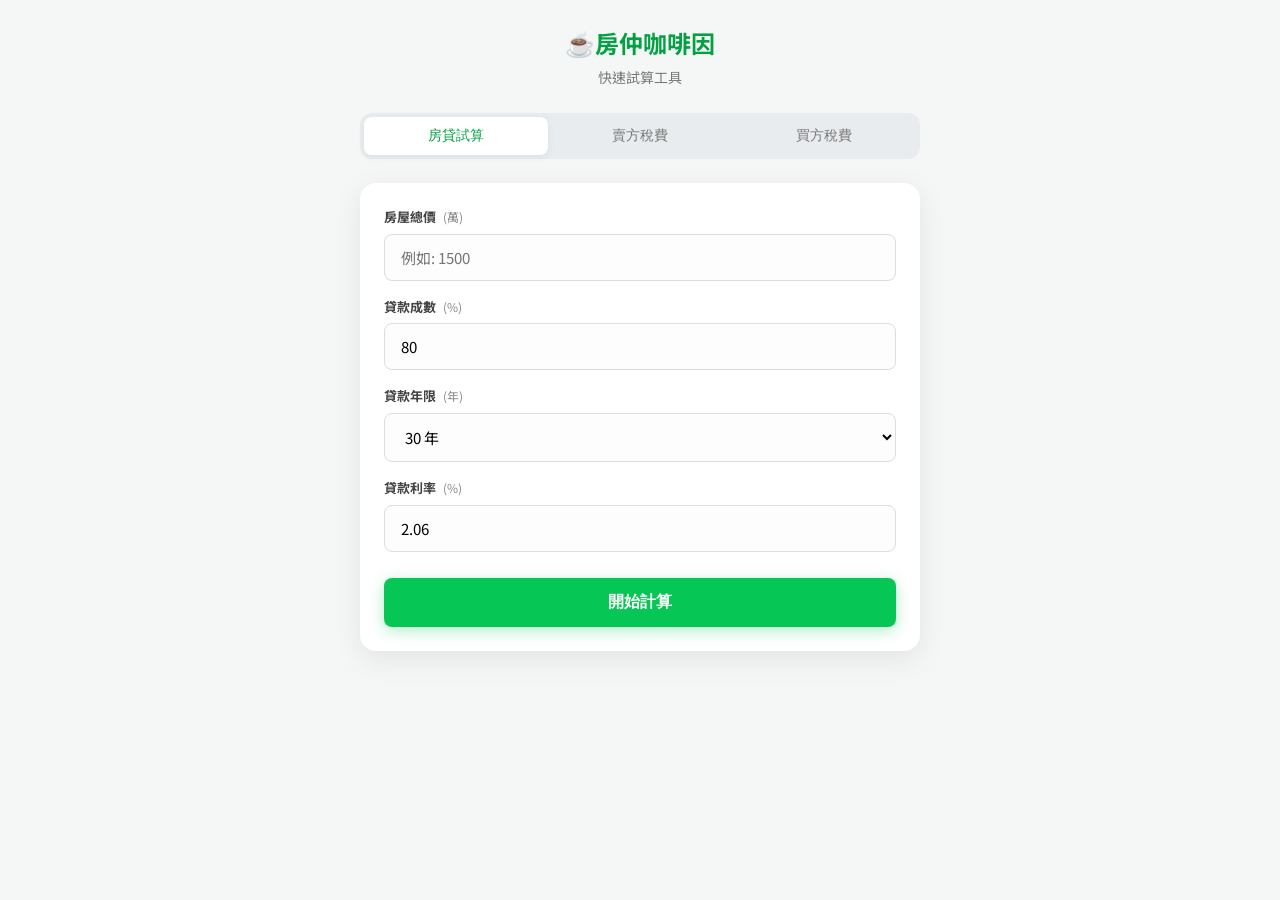
==== calculator_liff/index.html @ c8462ad9 "Add files via upload" ====
<!DOCTYPE html>
<html lang="zh-Hant">

<head>
    <meta charset="UTF-8">
    <meta name="viewport" content="width=device-width, initial-scale=1.0">
    <title>賴柏頴團隊 - 房地產專屬試算工具</title>
    <meta name="description" content="提供快速的房貸試算、賣方稅務試算與買方稅務試算工具。">
    <link href="https://fonts.googleapis.com/css2?family=Noto+Sans+TC:wght@400;500;700&display=swap" rel="stylesheet">
    <link rel="stylesheet" href="./style.css">
</head>

<body>
    <div class="app-container">
        <header class="app-header">
            <h1>☕️房仲咖啡因</h1>
            <p>快速試算工具</p>
        </header>

        <nav class="tabs-nav">
            <button class="tab-btn active" data-target="mortgage">房貸試算</button>
            <button class="tab-btn" data-target="sellTax">賣方稅費</button>
            <button class="tab-btn" data-target="buyTax">買方稅費</button>
        </nav>

        <main class="tab-content-container">
            <!-- 房貸試算 -->
            <section id="mortgage" class="tab-content active">
                <form id="mortgageForm" class="calc-form">
                    <div class="input-group">
                        <label for="m-totalPrice">房屋總價 <i>(萬)</i></label>
                        <input type="number" id="m-totalPrice" placeholder="例如: 1500" required>
                    </div>
                    <div class="input-group">
                        <label for="m-loanRatio">貸款成數 <i>(%)</i></label>
                        <input type="number" id="m-loanRatio" value="80" max="100" min="0" required>
                    </div>
                    <div class="input-group">
                        <label for="m-years">貸款年限 <i>(年)</i></label>
                        <select id="m-years">
                            <option value="20">20 年</option>
                            <option value="30" selected>30 年</option>
                            <option value="40">40 年</option>
                        </select>
                    </div>
                    <div class="input-group">
                        <label for="m-rate">貸款利率 <i>(%)</i></label>
                        <input type="number" id="m-rate" step="0.01" value="2.06" required>
                    </div>
                    <button type="submit" class="calc-btn primary-btn">開始計算</button>
                </form>

                <div class="result-card" id="mortgageResult" style="display: none;">
                    <h3>試算結果</h3>
                    <div class="result-row">
                        <span>預估自備款：</span>
                        <strong id="res-downPayment">0</strong> 元
                    </div>
                    <div class="result-row">
                        <span>貸款總額：</span>
                        <strong id="res-loanAmount">0</strong> 元
                    </div>
                    <div class="result-row highlight">
                        <span>預估月付金：</span>
                        <strong id="res-monthlyPay">0</strong> 元/月
                    </div>
                    <button class="send-liff-btn" onclick="sendLiffMessage('mortgage')">發送結果至聊天室</button>
                </div>
            </section>

            <!-- 賣方稅務試算 -->
            <section id="sellTax" class="tab-content">
                <form id="sellForm" class="calc-form">
                    <div class="input-grid">
                        <div class="input-group">
                            <label for="s-cost">買入成本 <i>(萬)</i></label>
                            <input type="number" id="s-cost" placeholder="例如: 1000" required>
                        </div>
                        <div class="input-group">
                            <label for="s-price">賣出成交價 <i>(萬)</i></label>
                            <input type="number" id="s-price" placeholder="例如: 1500" required>
                        </div>
                        <div class="input-group">
                            <label for="s-unpaidLoan">貸款本金餘額 <i>(萬，選填)</i></label>
                            <input type="number" id="s-unpaidLoan" placeholder="例如: 500">
                        </div>
                        <div class="input-group">
                            <label for="s-yearsRule">持有時間 <i>(房地合一稅率)</i></label>
                            <select id="s-yearsRule">
                                <option value="0.45">1年以內 (45%)</option>
                                <option value="0.45">1-2年 (45%)</option>
                                <option value="0.35">2-5年 (35%)</option>
                                <option value="0.20" selected>5-10年 (20%)</option>
                                <option value="0.15">10年以上 (15%)</option>
                            </select>
                        </div>
                    </div>

                    <hr style="margin: 20px 0; border: none; border-top: 1px dashed #ccc;">

                    <div class="input-grid">
                        <div class="input-group">
                            <label for="s-agentFee">仲介費 <i>(%)</i></label>
                            <input type="number" id="s-agentFee" step="0.1" value="4">
                        </div>
                        <div class="input-group">
                            <label for="s-escrowFee">履保費 <i>(%，成交價萬分之6)</i></label>
                            <input type="number" id="s-escrowFee" step="0.01" value="0.06">
                        </div>
                        <div class="input-group">
                            <label for="s-scrivener">代書費 <i>(元)</i></label>
                            <input type="number" id="s-scrivener" value="9000">
                        </div>
                        <div class="input-group">
                            <label for="s-landTax">土地增值稅 <i>(元，選填)</i></label>
                            <input type="number" id="s-landTax" value="0" placeholder="0">
                        </div>
                    </div>

                    <button type="submit" class="calc-btn primary-btn" style="margin-top: 20px;">開始計算</button>
                </form>

                <div class="result-card" id="sellResult" style="display: none;">
                    <h3>試算結果</h3>
                    <div class="result-row">
                        <span>預估房地合一稅 <i>(獲利 × 稅率)</i>：</span>
                        <strong id="res-houseTax">0</strong> 元
                    </div>
                    <div class="result-row">
                        <span>仲介費 <i>(成交價 × %)</i>：</span>
                        <strong id="res-sellAgentFee">0</strong> 元
                    </div>
                    <div class="result-row">
                        <span>履保費 <i>(賣價 × %)</i>：</span>
                        <strong id="res-sellEscrowFee">0</strong> 元
                    </div>
                    <div class="result-row">
                        <span>代書費：</span>
                        <strong id="res-sellScrivenerFee">0</strong> 元
                    </div>
                    <div class="result-row highlight">
                        <span style="display: flex; flex-direction: column;">
                            預估實拿金額：
                            <i style="color: grey; font-size: 13px; font-weight: normal; margin-top: 4px;">(已扣除仲介費、履保費、代書費與貸款本金餘額)</i>
                        </span>
                        <strong id="res-realIncome">0</strong> 元
                    </div>
                    <button class="send-liff-btn" onclick="sendLiffMessage('sell')">發送結果至聊天室</button>
                </div>
            </section>

            <!-- 買方稅務試算 -->
            <section id="buyTax" class="tab-content">
                <form id="buyForm" class="calc-form">
                    <div class="input-group">
                        <label for="b-price">買入成交價 <i>(萬)</i></label>
                        <input type="number" id="b-price" placeholder="例如: 1500" required>
                    </div>
                    <div class="input-group">
                        <label for="b-presentValue">房屋現值 <i>(萬，選填：計算契稅用)</i></label>
                        <input type="number" id="b-presentValue" placeholder="0" step="0.01">
                    </div>
                    <div class="input-group">
                        <label for="b-scrivener">代書費 <i>(元)</i></label>
                        <input type="number" id="b-scrivener" value="9000">
                    </div>
                    <button type="submit" class="calc-btn primary-btn">開始計算</button>
                </form>

                <div class="result-card" id="buyResult" style="display: none;">
                    <h3>試算結果</h3>
                    <div class="result-row">
                        <span>契稅 <i>(房屋現值 × 6%)</i>：</span>
                        <strong id="res-deedTax">0</strong> 元
                    </div>
                    <div class="result-row">
                        <span>印花稅 <i>(成交價 × 0.1%)</i>：</span>
                        <strong id="res-stampTax">0</strong> 元
                    </div>
                    <div class="result-row">
                        <span>仲介費 <i>(成交價 × 2%)</i>：</span>
                        <strong id="res-buyAgentFee">0</strong> 元
                    </div>
                    <div class="result-row">
                        <span>規費 <i>(成交價 × 0.1%)</i>：</span>
                        <strong id="res-buyRegisterFee">0</strong> 元
                    </div>
                    <div class="result-row">
                        <span>履保費 <i>(成交價 × 0.06%)</i>：</span>
                        <strong id="res-buyEscrowFee">0</strong> 元
                    </div>
                    <div class="result-row">
                        <span>代書費：</span>
                        <strong id="res-buyScrivenerFee">0</strong> 元
                    </div>
                    <div class="result-row highlight">
                        <span style="display: flex; flex-direction: column;">
                            衍生總花費預估：
                            <i style="color: grey; font-size: 13px; font-weight: normal; margin-top: 4px;">(包含仲介、契稅、印花、規費、履保與代書費)</i>
                        </span>
                        <strong id="res-totalExtraCost">0</strong> 元
                    </div>
                    <button class="send-liff-btn" onclick="sendLiffMessage('buy')">發送結果至聊天室</button>
                </div>
            </section>
        </main>
    </div>

    <!-- 引入 LIFF SDK -->
    <script src="https://static.line-scdn.net/liff/edge/2/sdk.js"></script>
    <script src="./app.js"></script>
</body>

</html>
---- calculator_liff/style.css ----
:root {
    --primary-color: #06C755;
    --primary-dark: #05a044;
    --bg-color: #f4f7f6;
    --card-bg: #ffffff;
    --text-main: #333333;
    --text-muted: #777777;
    --border-radius: 16px;
    --shadow: 0 8px 30px rgba(0, 0, 0, 0.08);
}

* {
    box-sizing: border-box;
    margin: 0;
    padding: 0;
}

body {
    font-family: 'Noto Sans TC', -apple-system, BlinkMacSystemFont, "Segoe UI", Roboto, sans-serif;
    background-color: var(--bg-color);
    color: var(--text-main);
    line-height: 1.6;
    -webkit-font-smoothing: antialiased;
}

.app-container {
    max-width: 600px;
    margin: 0 auto;
    padding: 24px 20px;
}

.app-header {
    text-align: center;
    margin-bottom: 24px;
}

.app-header h1 {
    font-size: 24px;
    font-weight: 700;
    color: var(--primary-dark);
}

.app-header p {
    font-size: 14px;
    color: var(--text-muted);
    margin-top: 4px;
}

.tabs-nav {
    display: flex;
    justify-content: space-between;
    background: #e9ecef;
    border-radius: 12px;
    padding: 4px;
    margin-bottom: 24px;
}

.tab-btn {
    flex: 1;
    border: none;
    background: transparent;
    padding: 10px 0;
    font-size: 14px;
    font-weight: 500;
    color: var(--text-muted);
    border-radius: 8px;
    cursor: pointer;
    transition: all 0.3s ease;
}

.tab-btn.active {
    background: var(--card-bg);
    color: var(--primary-dark);
    box-shadow: 0 2px 10px rgba(0,0,0,0.05);
}

.tab-content {
    display: none;
    animation: fadeIn 0.4s ease-out;
}

.tab-content.active {
    display: block;
}

@keyframes fadeIn {
    from { opacity: 0; transform: translateY(10px); }
    to { opacity: 1; transform: translateY(0); }
}

.calc-form {
    background: var(--card-bg);
    padding: 24px;
    border-radius: var(--border-radius);
    box-shadow: var(--shadow);
    margin-bottom: 20px;
}

.input-grid {
    display: grid;
    grid-template-columns: 1fr 1fr;
    gap: 16px;
}

.input-grid .input-group {
    margin-bottom: 0;
}

/* 在較小螢幕上可以考慮變回單行，但為了符合需求先保持並排 */
@media (max-width: 400px) {
    .input-grid {
        grid-template-columns: 1fr;
    }
}

.input-group {
    margin-bottom: 16px;
}

.input-group label {
    display: block;
    font-size: 13px;
    font-weight: 700;
    margin-bottom: 6px;
    color: #444;
}

.input-group i {
    font-weight: 400;
    font-size: 12px;
    color: #888;
    font-style: normal;
    margin-left: 4px;
}

.input-group input, 
.input-group select {
    width: 100%;
    padding: 12px 16px;
    font-size: 15px;
    border: 1px solid #ddd;
    border-radius: 8px;
    background: #fdfdfd;
    transition: border-color 0.2s;
    font-family: inherit;
}

.input-group input:focus, 
.input-group select:focus {
    outline: none;
    border-color: var(--primary-color);
    background: #fff;
}

.primary-btn {
    width: 100%;
    padding: 14px;
    background: var(--primary-color);
    color: white;
    border: none;
    border-radius: 8px;
    font-size: 16px;
    font-weight: 700;
    cursor: pointer;
    box-shadow: 0 4px 15px rgba(6, 199, 85, 0.3);
    transition: background 0.3s, transform 0.1s;
    margin-top: 10px;
}

.primary-btn:hover {
    background: var(--primary-dark);
}

.primary-btn:active {
    transform: scale(0.98);
}

.result-card {
    background: var(--card-bg);
    padding: 24px;
    border-radius: var(--border-radius);
    box-shadow: var(--shadow);
    border-top: 5px solid var(--primary-color);
    animation: fadeIn 0.4s ease-out;
}

.result-card h3 {
    margin-bottom: 20px;
    font-size: 18px;
    text-align: center;
    color: var(--text-main);
}

.result-row {
    display: flex;
    justify-content: space-between;
    align-items: center; /* 讓上下對齊 */
    padding: 10px 0;
    border-bottom: 1px solid #f0f0f0;
    font-size: 15px;
}

.result-row > span {
    flex-grow: 1; /* 讓標頭佔據剩餘空間，推動數字向右 */
}

.result-row > span i {
    font-size: 13px;
    color: #888;
    font-style: normal;
    margin-left: 4px;
}

.result-row > strong {
    text-align: right;
    min-width: 100px; /* 給予固定或最小寬度讓數字個位數可以對齊 */
    margin-right: 8px; /* 和「元」之間留一點空隙 */
}

.result-row:last-of-type {
    border-bottom: none;
}

.result-row:not(.highlight) strong {
    font-weight: 500;
}

.result-row.highlight {
    font-weight: 700;
    font-size: 18px;
    color: var(--primary-dark);
    margin-top: 8px;
    padding-top: 16px;
}

.result-note {
    font-size: 12px;
    color: #999;
    text-align: right;
    margin-top: 10px;
}

.send-liff-btn {
    width: 100%;
    margin-top: 24px;
    padding: 14px;
    background: #333;
    color: white;
    border: none;
    border-radius: 8px;
    font-size: 15px;
    font-weight: 500;
    cursor: pointer;
    transition: background 0.3s;
    display: flex;
    align-items: center;
    justify-content: center;
    gap: 8px;
}

.send-liff-btn:before {
    content: "💬";
}

.send-liff-btn:hover {
    background: #000;
}
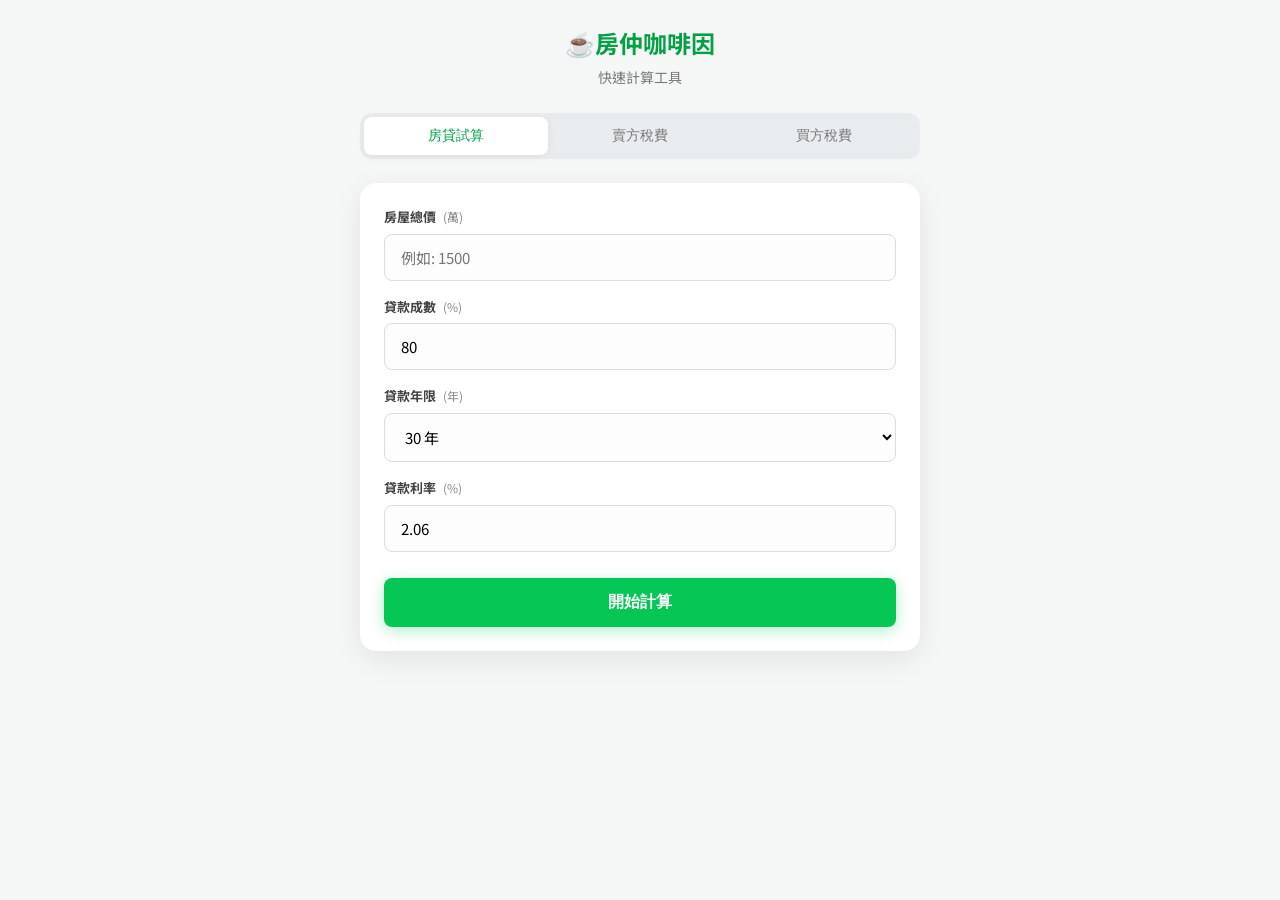
==== commit 23c5a39e: "Add files via upload" ====
--- a/calculator_liff/index.html
+++ b/calculator_liff/index.html
@@ -4,7 +4,7 @@
 <head>
     <meta charset="UTF-8">
     <meta name="viewport" content="width=device-width, initial-scale=1.0">
-    <title>賴柏頴團隊 - 房地產專屬試算工具</title>
+    <title>房仲咖啡因丨快速計算工具</title>
     <meta name="description" content="提供快速的房貸試算、賣方稅務試算與買方稅務試算工具。">
     <link href="https://fonts.googleapis.com/css2?family=Noto+Sans+TC:wght@400;500;700&display=swap" rel="stylesheet">
     <link rel="stylesheet" href="./style.css">
@@ -14,7 +14,7 @@
     <div class="app-container">
         <header class="app-header">
             <h1>☕️房仲咖啡因</h1>
-            <p>快速試算工具</p>
+            <p>快速計算工具</p>
         </header>
 
         <nav class="tabs-nav">
@@ -54,15 +54,15 @@
                     <h3>試算結果</h3>
                     <div class="result-row">
                         <span>預估自備款：</span>
-                        <strong id="res-downPayment">0</strong> 元
+                        <span class="result-value"><strong id="res-downPayment">0</strong></span>
                     </div>
                     <div class="result-row">
                         <span>貸款總額：</span>
-                        <strong id="res-loanAmount">0</strong> 元
+                        <span class="result-value"><strong id="res-loanAmount">0</strong></span>
                     </div>
                     <div class="result-row highlight">
                         <span>預估月付金：</span>
-                        <strong id="res-monthlyPay">0</strong> 元/月
+                        <span class="result-value"><strong id="res-monthlyPay">0</strong></span>
                     </div>
                     <button class="send-liff-btn" onclick="sendLiffMessage('mortgage')">發送結果至聊天室</button>
                 </div>
@@ -81,11 +81,11 @@
                             <input type="number" id="s-price" placeholder="例如: 1500" required>
                         </div>
                         <div class="input-group">
-                            <label for="s-unpaidLoan">貸款本金餘額 <i>(萬，選填)</i></label>
+                            <label for="s-unpaidLoan">貸款本金餘額 <i>(萬/選填)</i></label>
                             <input type="number" id="s-unpaidLoan" placeholder="例如: 500">
                         </div>
                         <div class="input-group">
-                            <label for="s-yearsRule">持有時間 <i>(房地合一稅率)</i></label>
+                            <label for="s-yearsRule">持有時間 <i>(年)</i></label>
                             <select id="s-yearsRule">
                                 <option value="0.45">1年以內 (45%)</option>
                                 <option value="0.45">1-2年 (45%)</option>
@@ -104,7 +104,7 @@
                             <input type="number" id="s-agentFee" step="0.1" value="4">
                         </div>
                         <div class="input-group">
-                            <label for="s-escrowFee">履保費 <i>(%，成交價萬分之6)</i></label>
+                            <label for="s-escrowFee">履保費 <i>(%)</i></label>
                             <input type="number" id="s-escrowFee" step="0.01" value="0.06">
                         </div>
                         <div class="input-group">
@@ -112,8 +112,12 @@
                             <input type="number" id="s-scrivener" value="9000">
                         </div>
                         <div class="input-group">
-                            <label for="s-landTax">土地增值稅 <i>(元，選填)</i></label>
+                            <label for="s-landTax">土地增值稅 <i>(元/選填)</i></label>
                             <input type="number" id="s-landTax" value="0" placeholder="0">
+                        </div>
+                        <div class="input-group">
+                            <label for="s-miscFee">雜費 <i>(元/選填)</i></label>
+                            <input type="number" id="s-miscFee" value="0" placeholder="0">
                         </div>
                     </div>
 
@@ -123,27 +127,36 @@
                 <div class="result-card" id="sellResult" style="display: none;">
                     <h3>試算結果</h3>
                     <div class="result-row">
-                        <span>預估房地合一稅 <i>(獲利 × 稅率)</i>：</span>
-                        <strong id="res-houseTax">0</strong> 元
+                        <span>房地合一稅 <i>(獲利 × 稅率)</i>：</span>
+                        <span class="result-value"><strong id="res-houseTax">0</strong></span>
                     </div>
                     <div class="result-row">
                         <span>仲介費 <i>(成交價 × %)</i>：</span>
-                        <strong id="res-sellAgentFee">0</strong> 元
+                        <span class="result-value"><strong id="res-sellAgentFee">0</strong></span>
                     </div>
                     <div class="result-row">
                         <span>履保費 <i>(賣價 × %)</i>：</span>
-                        <strong id="res-sellEscrowFee">0</strong> 元
+                        <span class="result-value"><strong id="res-sellEscrowFee">0</strong></span>
                     </div>
                     <div class="result-row">
                         <span>代書費：</span>
-                        <strong id="res-sellScrivenerFee">0</strong> 元
+                        <span class="result-value"><strong id="res-sellScrivenerFee">0</strong></span>
+                    </div>
+                    <div class="result-row">
+                        <span>土地增值稅：</span>
+                        <span class="result-value"><strong id="res-sellLandTax">0</strong></span>
+                    </div>
+                    <div class="result-row">
+                        <span>雜費：</span>
+                        <span class="result-value"><strong id="res-sellMiscFee">0</strong></span>
                     </div>
                     <div class="result-row highlight">
                         <span style="display: flex; flex-direction: column;">
-                            預估實拿金額：
-                            <i style="color: grey; font-size: 13px; font-weight: normal; margin-top: 4px;">(已扣除仲介費、履保費、代書費與貸款本金餘額)</i>
+                            實拿金額：
+                            <i
+                                style="color: grey; font-size: 13px; font-weight: normal; margin-top: 4px;">(已扣除相關費用與貸款本金)</i>
                         </span>
-                        <strong id="res-realIncome">0</strong> 元
+                        <span class="result-value"><strong id="res-realIncome">0</strong></span>
                     </div>
                     <button class="send-liff-btn" onclick="sendLiffMessage('sell')">發送結果至聊天室</button>
                 </div>
@@ -157,13 +170,17 @@
                         <input type="number" id="b-price" placeholder="例如: 1500" required>
                     </div>
                     <div class="input-group">
-                        <label for="b-presentValue">房屋現值 <i>(萬，選填：計算契稅用)</i></label>
+                        <label for="b-presentValue">房屋現值 <i>(萬/選填：計算契稅用)</i></label>
                         <input type="number" id="b-presentValue" placeholder="0" step="0.01">
                     </div>
                     <div class="input-group">
                         <label for="b-scrivener">代書費 <i>(元)</i></label>
                         <input type="number" id="b-scrivener" value="9000">
                     </div>
+                    <div class="input-group">
+                        <label for="b-miscFee">雜費 <i>(元/選填)</i></label>
+                        <input type="number" id="b-miscFee" value="0" placeholder="0">
+                    </div>
                     <button type="submit" class="calc-btn primary-btn">開始計算</button>
                 </form>
 
@@ -171,34 +188,39 @@
                     <h3>試算結果</h3>
                     <div class="result-row">
                         <span>契稅 <i>(房屋現值 × 6%)</i>：</span>
-                        <strong id="res-deedTax">0</strong> 元
+                        <span class="result-value"><strong id="res-deedTax">0</strong></span>
                     </div>
                     <div class="result-row">
                         <span>印花稅 <i>(成交價 × 0.1%)</i>：</span>
-                        <strong id="res-stampTax">0</strong> 元
+                        <span class="result-value"><strong id="res-stampTax">0</strong></span>
                     </div>
                     <div class="result-row">
                         <span>仲介費 <i>(成交價 × 2%)</i>：</span>
-                        <strong id="res-buyAgentFee">0</strong> 元
+                        <span class="result-value"><strong id="res-buyAgentFee">0</strong></span>
                     </div>
                     <div class="result-row">
                         <span>規費 <i>(成交價 × 0.1%)</i>：</span>
-                        <strong id="res-buyRegisterFee">0</strong> 元
+                        <span class="result-value"><strong id="res-buyRegisterFee">0</strong></span>
                     </div>
                     <div class="result-row">
                         <span>履保費 <i>(成交價 × 0.06%)</i>：</span>
-                        <strong id="res-buyEscrowFee">0</strong> 元
+                        <span class="result-value"><strong id="res-buyEscrowFee">0</strong></span>
                     </div>
                     <div class="result-row">
                         <span>代書費：</span>
-                        <strong id="res-buyScrivenerFee">0</strong> 元
+                        <span class="result-value"><strong id="res-buyScrivenerFee">0</strong></span>
+                    </div>
+                    <div class="result-row">
+                        <span>雜費：</span>
+                        <span class="result-value"><strong id="res-buyMiscFee">0</strong></span>
                     </div>
                     <div class="result-row highlight">
                         <span style="display: flex; flex-direction: column;">
-                            衍生總花費預估：
-                            <i style="color: grey; font-size: 13px; font-weight: normal; margin-top: 4px;">(包含仲介、契稅、印花、規費、履保與代書費)</i>
+                            衍生總花費：
+                            <i
+                                style="color: grey; font-size: 13px; font-weight: normal; margin-top: 4px;">(包含相關衍生費用)</i>
                         </span>
-                        <strong id="res-totalExtraCost">0</strong> 元
+                        <span class="result-value"><strong id="res-totalExtraCost">0</strong></span>
                     </div>
                     <button class="send-liff-btn" onclick="sendLiffMessage('buy')">發送結果至聊天室</button>
                 </div>
@@ -206,6 +228,8 @@
         </main>
     </div>
 
+    <!-- 引入 html2canvas -->
+    <script src="https://html2canvas.hertzen.com/dist/html2canvas.min.js"></script>
     <!-- 引入 LIFF SDK -->
     <script src="https://static.line-scdn.net/liff/edge/2/sdk.js"></script>
     <script src="./app.js"></script>
--- a/calculator_liff/style.css
+++ b/calculator_liff/style.css
@@ -71,7 +71,7 @@
 .tab-btn.active {
     background: var(--card-bg);
     color: var(--primary-dark);
-    box-shadow: 0 2px 10px rgba(0,0,0,0.05);
+    box-shadow: 0 2px 10px rgba(0, 0, 0, 0.05);
 }
 
 .tab-content {
@@ -84,8 +84,15 @@
 }
 
 @keyframes fadeIn {
-    from { opacity: 0; transform: translateY(10px); }
-    to { opacity: 1; transform: translateY(0); }
+    from {
+        opacity: 0;
+        transform: translateY(10px);
+    }
+
+    to {
+        opacity: 1;
+        transform: translateY(0);
+    }
 }
 
 .calc-form {
@@ -133,7 +140,7 @@
     margin-left: 4px;
 }
 
-.input-group input, 
+.input-group input,
 .input-group select {
     width: 100%;
     padding: 12px 16px;
@@ -145,7 +152,7 @@
     font-family: inherit;
 }
 
-.input-group input:focus, 
+.input-group input:focus,
 .input-group select:focus {
     outline: none;
     border-color: var(--primary-color);
@@ -194,41 +201,87 @@
 .result-row {
     display: flex;
     justify-content: space-between;
-    align-items: center; /* 讓上下對齊 */
+    align-items: center;
+    /* 讓上下對齊 */
     padding: 10px 0;
     border-bottom: 1px solid #f0f0f0;
     font-size: 15px;
 }
 
-.result-row > span {
-    flex-grow: 1; /* 讓標頭佔據剩餘空間，推動數字向右 */
-}
-
-.result-row > span i {
+.result-row>span {
+    flex-grow: 1;
+    /* 讓標頭佔據剩餘空間，推動數字向右 */
+}
+
+.result-row>span i {
     font-size: 13px;
     color: #888;
     font-style: normal;
     margin-left: 4px;
 }
 
-.result-row > strong {
+.result-row .result-value {
     text-align: right;
-    min-width: 100px; /* 給予固定或最小寬度讓數字個位數可以對齊 */
-    margin-right: 8px; /* 和「元」之間留一點空隙 */
-}
-
-.result-row:last-of-type {
-    border-bottom: none;
-}
-
-.result-row:not(.highlight) strong {
+    min-width: 100px;
+    /* 給予固定或最小寬度讓數字個位數可以對齊 */
     font-weight: 500;
 }
 
-.result-row.highlight {
+.result-row.highlight .result-value {
     font-weight: 700;
     font-size: 18px;
     color: var(--primary-dark);
+}
+
+.result-row .result-value strong {
+    margin-right: 8px;
+    /* 和「元」之間留一點空隙 */
+}
+
+/* 針對小螢幕的手機版，做響應式換行與字級調整 */
+@media (max-width: 480px) {
+    .result-row {
+        flex-direction: column;
+        align-items: flex-start;
+        padding: 12px 0;
+    }
+
+    .result-row>span {
+        margin-bottom: 6px;
+        width: 100%;
+        line-height: 1.4;
+    }
+
+    .result-row>span i {
+        display: block;
+        /* 在極小螢幕上讓備註換行 */
+        margin-left: 0;
+        margin-top: 2px;
+        font-size: 12px;
+    }
+
+    .result-row .result-value {
+        width: 100%;
+        text-align: right;
+        font-size: 16px;
+    }
+
+    .result-row.highlight {
+        padding-top: 12px;
+        margin-top: 4px;
+    }
+
+    .result-row.highlight .result-value {
+        font-size: 20px;
+        /* 手機版稍微縮小總金額防止破版 */
+    }
+}
+
+.result-row:last-of-type {
+    border-bottom: none;
+}
+
+.result-row.highlight {
     margin-top: 8px;
     padding-top: 16px;
 }
@@ -262,6 +315,8 @@
     content: "💬";
 }
 
+
+
 .send-liff-btn:hover {
     background: #000;
-}
+}
